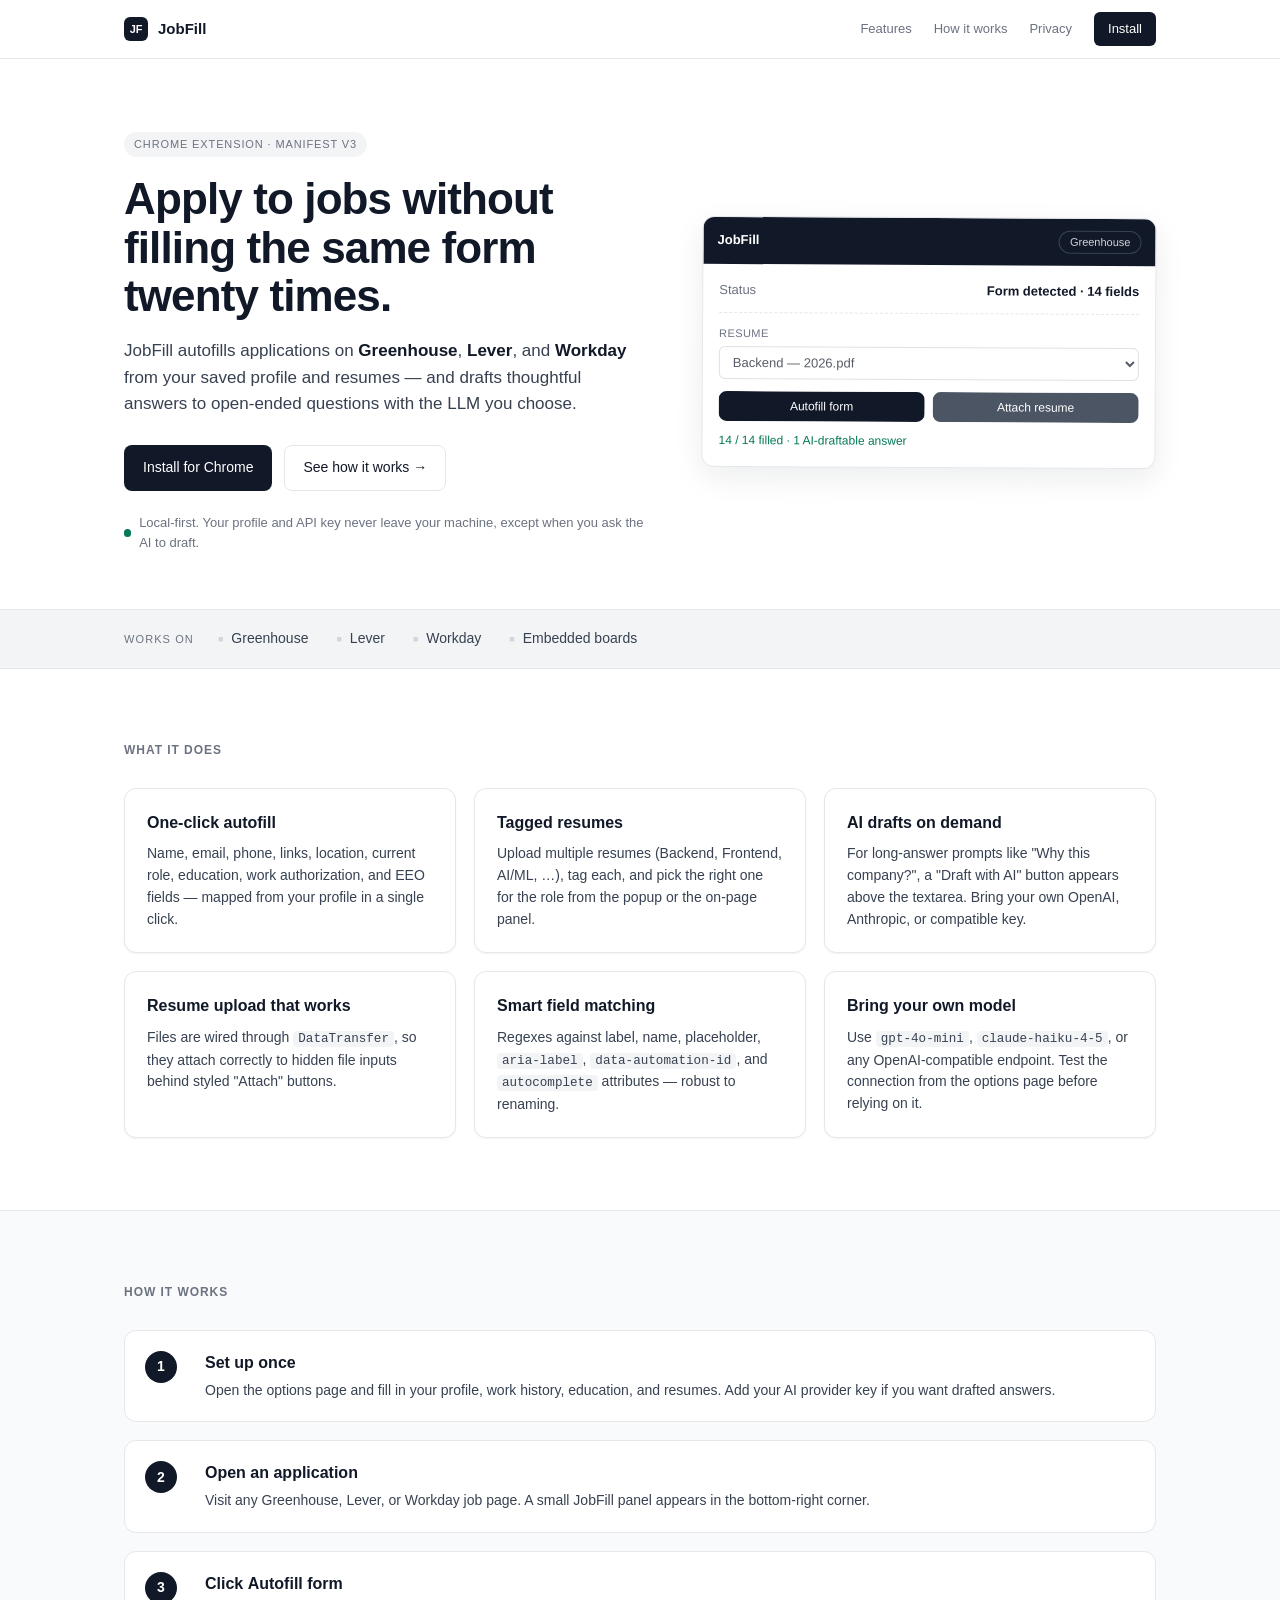
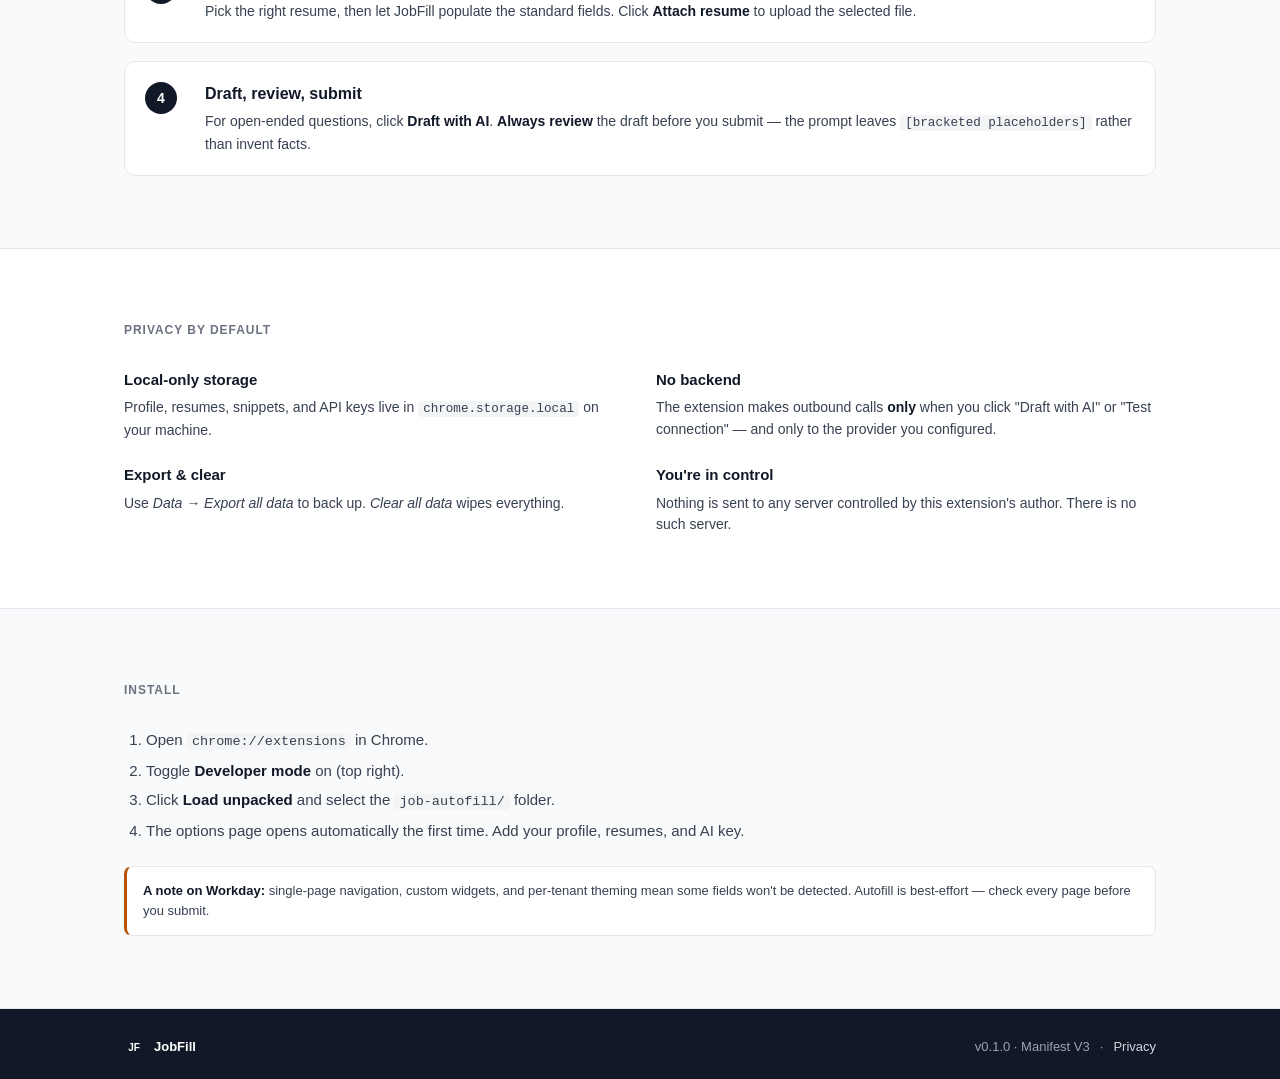
==== web/index.html @ e1df763a "Add marketing landing page under web/ Adds a self-contained landing page for the JobFill Chrome exte" ====
<!DOCTYPE html>
<html lang="en">
<head>
  <meta charset="utf-8" />
  <meta name="viewport" content="width=device-width, initial-scale=1" />
  <title>JobFill — AI Job Application Autofill for Chrome</title>
  <meta name="description" content="A Chrome extension that fills job applications on Greenhouse, Lever, and Workday from your profile and resumes. Optional AI drafts for open-ended questions. Local-first." />
  <style>
    /* JobFill landing page — matches the extension popup/options palette. */

    * { box-sizing: border-box; }

    :root {
      --ink: #111827;
      --ink-soft: #374151;
      --muted: #6b7280;
      --line: #e5e7eb;
      --bg: #ffffff;
      --bg-soft: #f9fafb;
      --bg-band: #f3f4f6;
      --accent: #2563eb;
      --ok: #047857;
      --radius: 12px;
      --radius-sm: 8px;
      --shadow-sm: 0 1px 2px rgba(17, 24, 39, 0.05);
      --shadow-md: 0 10px 30px rgba(17, 24, 39, 0.08);
    }

    html, body {
      margin: 0;
      padding: 0;
      font-family: -apple-system, BlinkMacSystemFont, "Segoe UI", Roboto, sans-serif;
      color: var(--ink);
      background: var(--bg);
      line-height: 1.55;
      -webkit-font-smoothing: antialiased;
    }

    a { color: inherit; text-decoration: none; }
    code {
      font-family: "SFMono-Regular", Menlo, Consolas, monospace;
      font-size: 0.9em;
      background: #f3f4f6;
      padding: 1px 5px;
      border-radius: 4px;
      color: var(--ink-soft);
    }
    strong { color: var(--ink); }

    /* Logo */
    .logo {
      display: inline-flex;
      align-items: center;
      justify-content: center;
      background: var(--ink);
      color: #fff;
      border-radius: 6px;
      font-weight: 700;
      font-size: 13px;
      letter-spacing: -0.02em;
    }
    .logo-sm { width: 24px; height: 24px; font-size: 11px; }
    .logo-xs { width: 20px; height: 20px; font-size: 10px; }

    /* ---------- Nav ---------- */
    .nav {
      position: sticky;
      top: 0;
      z-index: 10;
      background: rgba(255, 255, 255, 0.92);
      backdrop-filter: saturate(180%) blur(8px);
      border-bottom: 1px solid var(--line);
    }
    .nav-inner {
      max-width: 1080px;
      margin: 0 auto;
      padding: 12px 24px;
      display: flex;
      align-items: center;
      gap: 24px;
    }
    .brand {
      display: flex;
      align-items: center;
      gap: 10px;
      font-weight: 600;
      font-size: 15px;
    }
    .nav-links {
      margin-left: auto;
      display: flex;
      align-items: center;
      gap: 22px;
      font-size: 13px;
      color: var(--muted);
    }
    .nav-links a:hover { color: var(--ink); }
    .nav-cta {
      background: var(--ink);
      color: #fff !important;
      padding: 7px 14px;
      border-radius: 6px;
      font-weight: 500;
    }
    .nav-cta:hover { filter: brightness(1.12); }

    /* ---------- Hero ---------- */
    .hero {
      max-width: 1080px;
      margin: 0 auto;
      padding: 72px 24px 56px;
      display: grid;
      grid-template-columns: 1.15fr 1fr;
      gap: 56px;
      align-items: center;
    }
    .kicker {
      display: inline-block;
      font-size: 11px;
      text-transform: uppercase;
      letter-spacing: 0.08em;
      color: var(--muted);
      background: var(--bg-band);
      padding: 4px 10px;
      border-radius: 999px;
      margin-bottom: 18px;
    }
    .hero h1 {
      margin: 0 0 18px;
      font-size: 44px;
      line-height: 1.1;
      letter-spacing: -0.02em;
    }
    .lede {
      font-size: 17px;
      color: var(--ink-soft);
      margin: 0 0 28px;
      max-width: 540px;
    }
    .cta-row {
      display: flex;
      gap: 12px;
      align-items: center;
      margin-bottom: 22px;
      flex-wrap: wrap;
    }
    .btn {
      display: inline-flex;
      align-items: center;
      justify-content: center;
      font-family: inherit;
      font-size: 14px;
      font-weight: 500;
      padding: 11px 18px;
      border-radius: 8px;
      border: 1px solid transparent;
      cursor: pointer;
      transition: filter 0.12s, transform 0.06s;
      text-decoration: none;
    }
    .btn:active { transform: translateY(1px); }
    .btn-primary { background: var(--ink); color: #fff; }
    .btn-primary:hover { filter: brightness(1.12); }
    .btn-secondary { background: #4b5563; color: #fff; }
    .btn-secondary:hover { filter: brightness(1.1); }
    .btn-ghost { background: transparent; color: var(--ink); border-color: var(--line); }
    .btn-ghost:hover { background: var(--bg-band); }
    .btn-sm { padding: 7px 12px; font-size: 12px; }

    .trust {
      font-size: 13px;
      color: var(--muted);
      display: flex;
      align-items: center;
      gap: 8px;
      margin: 0;
    }
    .dot {
      width: 8px;
      height: 8px;
      border-radius: 999px;
      background: var(--ok);
      display: inline-block;
    }

    /* Hero card mock */
    .hero-card {
      background: #fff;
      border: 1px solid var(--line);
      border-radius: var(--radius);
      box-shadow: var(--shadow-md);
      overflow: hidden;
      transform: rotate(0.3deg);
    }
    .hero-card-head {
      background: var(--ink);
      color: #fff;
      padding: 12px 14px;
      display: flex;
      align-items: center;
    }
    .hero-card-title { font-size: 13px; font-weight: 600; }
    .hero-card-badge {
      margin-left: auto;
      font-size: 11px;
      border: 1px solid #374151;
      border-radius: 999px;
      padding: 2px 10px;
      color: #d1d5db;
    }
    .hero-card-body { padding: 16px; }
    .hero-row {
      display: flex;
      justify-content: space-between;
      font-size: 13px;
      color: var(--muted);
      padding-bottom: 12px;
      border-bottom: 1px dashed var(--line);
      margin-bottom: 12px;
    }
    .hero-row strong { color: var(--ink); }
    .hero-field {
      display: flex;
      flex-direction: column;
      gap: 4px;
      font-size: 11px;
      color: var(--muted);
      text-transform: uppercase;
      letter-spacing: 0.04em;
      margin-bottom: 12px;
    }
    .hero-field select {
      font: inherit;
      text-transform: none;
      letter-spacing: 0;
      font-size: 13px;
      color: var(--ink);
      padding: 7px 9px;
      border: 1px solid #d1d5db;
      border-radius: 6px;
      background: #fff;
    }
    .hero-actions {
      display: grid;
      grid-template-columns: 1fr 1fr;
      gap: 8px;
      margin-bottom: 10px;
    }
    .hero-msg { font-size: 12px; color: var(--ok); }

    /* ---------- Band ---------- */
    .band {
      background: var(--bg-band);
      border-top: 1px solid var(--line);
      border-bottom: 1px solid var(--line);
    }
    .band-inner {
      max-width: 1080px;
      margin: 0 auto;
      padding: 18px 24px;
      display: flex;
      align-items: center;
      gap: 24px;
      flex-wrap: wrap;
    }
    .band-label {
      font-size: 11px;
      text-transform: uppercase;
      letter-spacing: 0.1em;
      color: var(--muted);
    }
    .band-list {
      list-style: none;
      margin: 0;
      padding: 0;
      display: flex;
      gap: 28px;
      flex-wrap: wrap;
      font-size: 14px;
      color: var(--ink-soft);
      font-weight: 500;
    }
    .band-list li::before {
      content: "■";
      color: #d1d5db;
      margin-right: 8px;
      font-size: 9px;
      vertical-align: middle;
    }

    /* ---------- Sections ---------- */
    .section { padding: 72px 0; }
    .section-alt { background: var(--bg-soft); border-top: 1px solid var(--line); border-bottom: 1px solid var(--line); }
    .section-inner { max-width: 1080px; margin: 0 auto; padding: 0 24px; }
    .section-title {
      font-size: 12px;
      text-transform: uppercase;
      letter-spacing: 0.08em;
      color: var(--muted);
      margin: 0 0 28px;
      font-weight: 600;
    }

    /* Feature grid */
    .grid-3 {
      display: grid;
      grid-template-columns: repeat(3, 1fr);
      gap: 18px;
    }
    .card {
      background: #fff;
      border: 1px solid var(--line);
      border-radius: var(--radius);
      padding: 22px;
      box-shadow: var(--shadow-sm);
    }
    .card h3 { margin: 0 0 8px; font-size: 16px; }
    .card p { margin: 0; color: var(--ink-soft); font-size: 14px; }

    /* Steps */
    .steps {
      list-style: none;
      margin: 0;
      padding: 0;
      display: grid;
      gap: 18px;
    }
    .steps li {
      display: grid;
      grid-template-columns: 44px 1fr;
      gap: 16px;
      align-items: start;
      background: #fff;
      border: 1px solid var(--line);
      border-radius: var(--radius);
      padding: 20px;
    }
    .step-num {
      width: 32px;
      height: 32px;
      border-radius: 999px;
      background: var(--ink);
      color: #fff;
      display: inline-flex;
      align-items: center;
      justify-content: center;
      font-size: 14px;
      font-weight: 600;
    }
    .steps h3 { margin: 0 0 4px; font-size: 16px; }
    .steps p { margin: 0; color: var(--ink-soft); font-size: 14px; }
    .steps em { font-style: normal; font-weight: 600; color: var(--ink); }

    /* Privacy */
    .privacy-grid {
      display: grid;
      grid-template-columns: 1fr 1fr;
      gap: 22px 32px;
    }
    .privacy-grid h3 { margin: 0 0 6px; font-size: 15px; }
    .privacy-grid p { margin: 0; color: var(--ink-soft); font-size: 14px; }

    /* Install */
    .install-steps {
      margin: 0 0 24px;
      padding-left: 22px;
      color: var(--ink-soft);
      font-size: 15px;
    }
    .install-steps li { margin-bottom: 6px; }
    .caveat {
      background: #fff;
      border: 1px solid var(--line);
      border-left: 3px solid #b45309;
      border-radius: var(--radius-sm);
      padding: 14px 16px;
      font-size: 13px;
      color: var(--ink-soft);
      margin: 0;
    }

    /* ---------- Footer ---------- */
    .footer {
      background: var(--ink);
      color: #d1d5db;
      padding: 28px 0;
      font-size: 13px;
    }
    .footer-inner {
      max-width: 1080px;
      margin: 0 auto;
      padding: 0 24px;
      display: flex;
      align-items: center;
      gap: 16px;
      flex-wrap: wrap;
    }
    .footer-brand {
      display: flex;
      align-items: center;
      gap: 10px;
      color: #fff;
      font-weight: 600;
    }
    .footer-meta {
      margin-left: auto;
      display: flex;
      gap: 10px;
      align-items: center;
      color: #9ca3af;
    }
    .footer-meta a { color: #d1d5db; }
    .footer-meta a:hover { color: #fff; }

    /* ---------- Responsive ---------- */
    @media (max-width: 880px) {
      .hero {
        grid-template-columns: 1fr;
        padding-top: 48px;
        gap: 36px;
      }
      .hero h1 { font-size: 34px; }
      .grid-3 { grid-template-columns: 1fr; }
      .privacy-grid { grid-template-columns: 1fr; }
      .nav-links { gap: 14px; }
      .nav-links a:not(.nav-cta) { display: none; }
    }
  </style>
</head>
<body>
  <nav class="nav">
    <div class="nav-inner">
      <a href="#" class="brand">
        <span class="logo logo-sm">JF</span>
        <span>JobFill</span>
      </a>
      <div class="nav-links">
        <a href="#features">Features</a>
        <a href="#how">How it works</a>
        <a href="#privacy">Privacy</a>
        <a href="#install" class="nav-cta">Install</a>
      </div>
    </div>
  </nav>

  <header class="hero">
    <div>
      <span class="kicker">Chrome extension · Manifest V3</span>
      <h1>Apply to jobs without filling the same form twenty times.</h1>
      <p class="lede">
        JobFill autofills applications on <strong>Greenhouse</strong>, <strong>Lever</strong>, and <strong>Workday</strong>
        from your saved profile and resumes — and drafts thoughtful answers to open-ended questions
        with the LLM you choose.
      </p>
      <div class="cta-row">
        <a href="#install" class="btn btn-primary">Install for Chrome</a>
        <a href="#how" class="btn btn-ghost">See how it works →</a>
      </div>
      <p class="trust">
        <span class="dot"></span>
        Local-first. Your profile and API key never leave your machine, except when you ask the AI to draft.
      </p>
    </div>
    <div class="hero-card" aria-hidden="true">
      <div class="hero-card-head">
        <span class="hero-card-title">JobFill</span>
        <span class="hero-card-badge">Greenhouse</span>
      </div>
      <div class="hero-card-body">
        <div class="hero-row"><span>Status</span><strong>Form detected · 14 fields</strong></div>
        <label class="hero-field">
          <span>Resume</span>
          <select disabled><option>Backend — 2026.pdf</option></select>
        </label>
        <div class="hero-actions">
          <button class="btn btn-primary btn-sm" type="button">Autofill form</button>
          <button class="btn btn-secondary btn-sm" type="button">Attach resume</button>
        </div>
        <div class="hero-msg">14 / 14 filled · 1 AI-draftable answer</div>
      </div>
    </div>
  </header>

  <section class="band">
    <div class="band-inner">
      <span class="band-label">Works on</span>
      <ul class="band-list">
        <li>Greenhouse</li>
        <li>Lever</li>
        <li>Workday</li>
        <li>Embedded boards</li>
      </ul>
    </div>
  </section>

  <section id="features" class="section">
    <div class="section-inner">
      <h2 class="section-title">What it does</h2>
      <div class="grid-3">
        <article class="card">
          <h3>One-click autofill</h3>
          <p>
            Name, email, phone, links, location, current role, education, work authorization, and EEO fields —
            mapped from your profile in a single click.
          </p>
        </article>
        <article class="card">
          <h3>Tagged resumes</h3>
          <p>
            Upload multiple resumes (Backend, Frontend, AI/ML, …), tag each, and pick the right one
            for the role from the popup or the on-page panel.
          </p>
        </article>
        <article class="card">
          <h3>AI drafts on demand</h3>
          <p>
            For long-answer prompts like "Why this company?", a "Draft with AI" button appears above the textarea.
            Bring your own OpenAI, Anthropic, or compatible key.
          </p>
        </article>
        <article class="card">
          <h3>Resume upload that works</h3>
          <p>
            Files are wired through <code>DataTransfer</code>, so they attach correctly to hidden file inputs
            behind styled "Attach" buttons.
          </p>
        </article>
        <article class="card">
          <h3>Smart field matching</h3>
          <p>
            Regexes against label, name, placeholder, <code>aria-label</code>, <code>data-automation-id</code>, and
            <code>autocomplete</code> attributes — robust to renaming.
          </p>
        </article>
        <article class="card">
          <h3>Bring your own model</h3>
          <p>
            Use <code>gpt-4o-mini</code>, <code>claude-haiku-4-5</code>, or any OpenAI-compatible endpoint.
            Test the connection from the options page before relying on it.
          </p>
        </article>
      </div>
    </div>
  </section>

  <section id="how" class="section section-alt">
    <div class="section-inner">
      <h2 class="section-title">How it works</h2>
      <ol class="steps">
        <li>
          <span class="step-num">1</span>
          <div>
            <h3>Set up once</h3>
            <p>Open the options page and fill in your profile, work history, education, and resumes.
              Add your AI provider key if you want drafted answers.</p>
          </div>
        </li>
        <li>
          <span class="step-num">2</span>
          <div>
            <h3>Open an application</h3>
            <p>Visit any Greenhouse, Lever, or Workday job page. A small JobFill panel appears in the bottom-right corner.</p>
          </div>
        </li>
        <li>
          <span class="step-num">3</span>
          <div>
            <h3>Click <em>Autofill form</em></h3>
            <p>Pick the right resume, then let JobFill populate the standard fields. Click <em>Attach resume</em>
              to upload the selected file.</p>
          </div>
        </li>
        <li>
          <span class="step-num">4</span>
          <div>
            <h3>Draft, review, submit</h3>
            <p>For open-ended questions, click <em>Draft with AI</em>. <strong>Always review</strong> the draft before
              you submit — the prompt leaves <code>[bracketed placeholders]</code> rather than invent facts.</p>
          </div>
        </li>
      </ol>
    </div>
  </section>

  <section id="privacy" class="section">
    <div class="section-inner privacy">
      <h2 class="section-title">Privacy by default</h2>
      <div class="privacy-grid">
        <div>
          <h3>Local-only storage</h3>
          <p>Profile, resumes, snippets, and API keys live in <code>chrome.storage.local</code> on your machine.</p>
        </div>
        <div>
          <h3>No backend</h3>
          <p>The extension makes outbound calls <strong>only</strong> when you click "Draft with AI" or
            "Test connection" — and only to the provider you configured.</p>
        </div>
        <div>
          <h3>Export &amp; clear</h3>
          <p>Use <em>Data → Export all data</em> to back up. <em>Clear all data</em> wipes everything.</p>
        </div>
        <div>
          <h3>You're in control</h3>
          <p>Nothing is sent to any server controlled by this extension's author. There is no such server.</p>
        </div>
      </div>
    </div>
  </section>

  <section id="install" class="section section-alt">
    <div class="section-inner">
      <h2 class="section-title">Install</h2>
      <ol class="install-steps">
        <li>Open <code>chrome://extensions</code> in Chrome.</li>
        <li>Toggle <strong>Developer mode</strong> on (top right).</li>
        <li>Click <strong>Load unpacked</strong> and select the <code>job-autofill/</code> folder.</li>
        <li>The options page opens automatically the first time. Add your profile, resumes, and AI key.</li>
      </ol>
      <p class="caveat">
        <strong>A note on Workday:</strong> single-page navigation, custom widgets, and per-tenant theming mean some fields
        won't be detected. Autofill is best-effort — check every page before you submit.
      </p>
    </div>
  </section>

  <footer class="footer">
    <div class="footer-inner">
      <div class="footer-brand">
        <span class="logo logo-xs">JF</span>
        <span>JobFill</span>
      </div>
      <div class="footer-meta">
        <span>v0.1.0 · Manifest V3</span>
        <span>·</span>
        <a href="#privacy">Privacy</a>
      </div>
    </div>
  </footer>
</body>
</html>
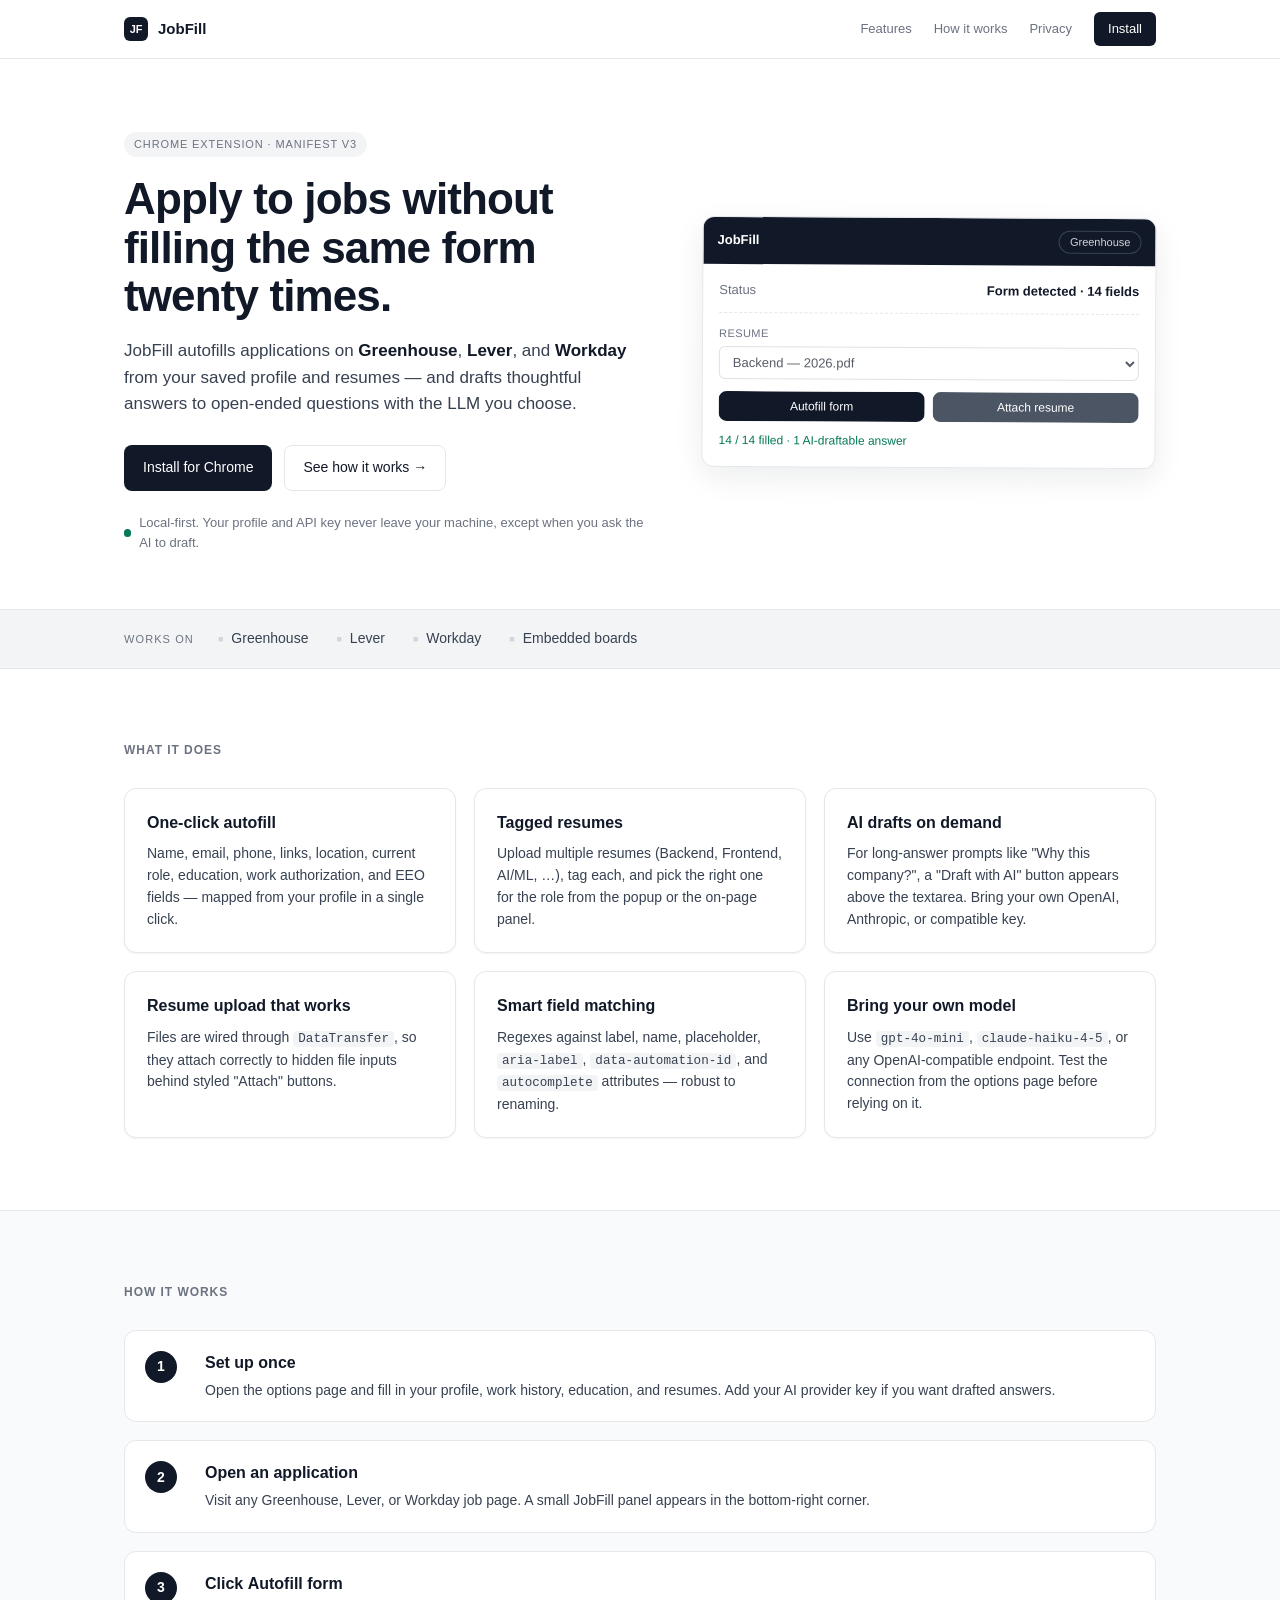
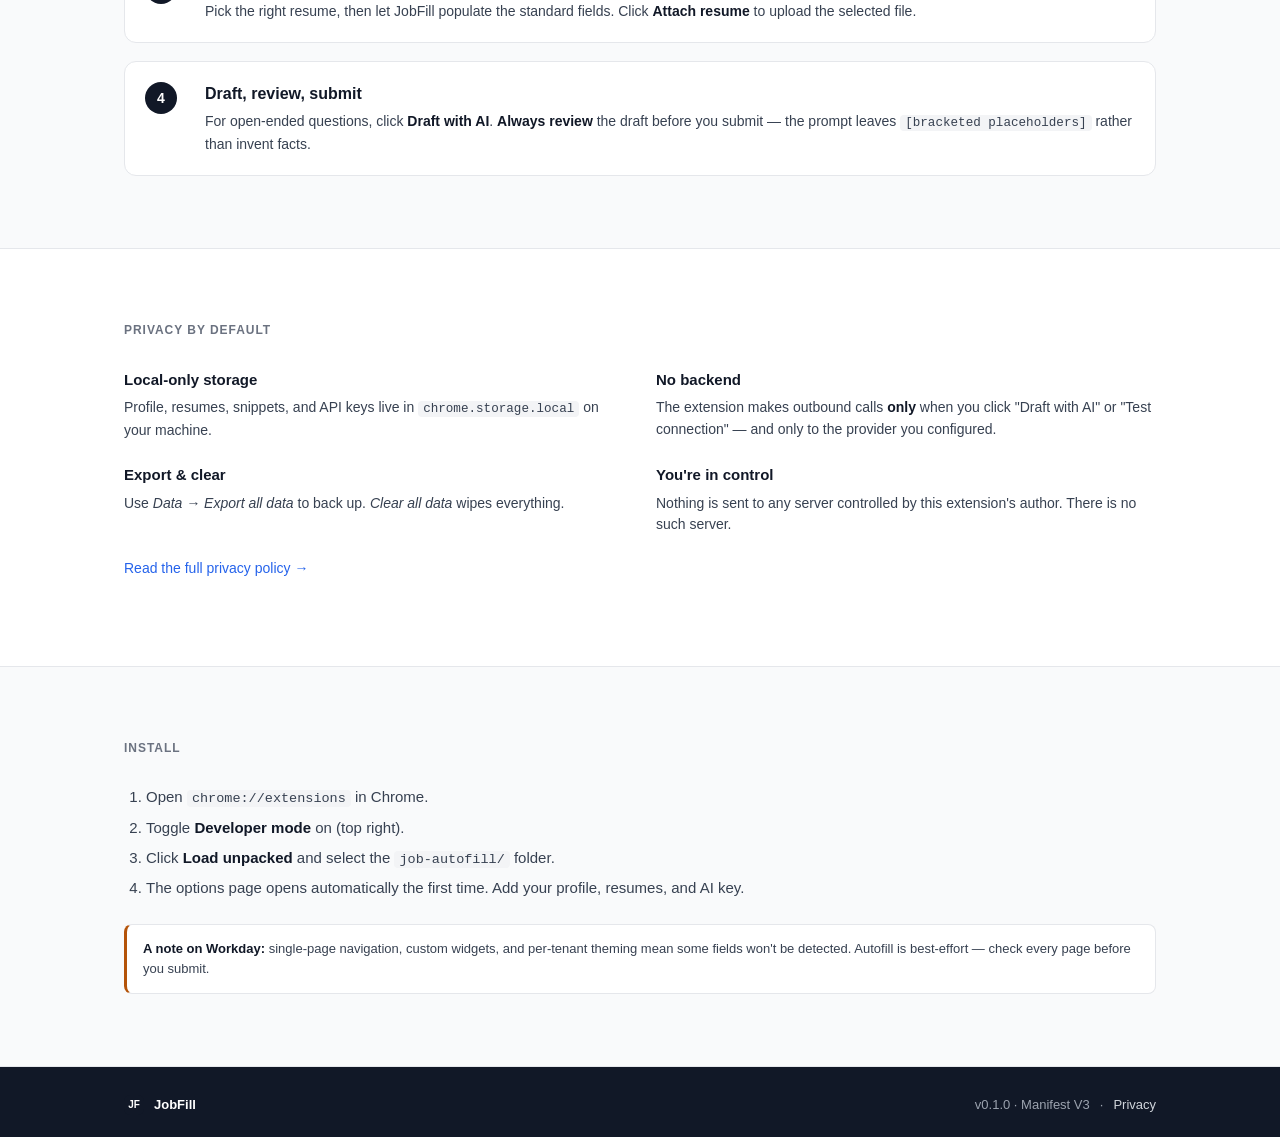
==== commit 0bfef2b3: "Add privacy policy, configurable install URL, and Web Store listing - web/privacy.html: full privacy" ====
--- a/web/index.html
+++ b/web/index.html
@@ -438,7 +438,7 @@
         <a href="#features">Features</a>
         <a href="#how">How it works</a>
         <a href="#privacy">Privacy</a>
-        <a href="#install" class="nav-cta">Install</a>
+        <a href="#install" data-install class="nav-cta">Install</a>
       </div>
     </div>
   </nav>
@@ -453,7 +453,7 @@
         with the LLM you choose.
       </p>
       <div class="cta-row">
-        <a href="#install" class="btn btn-primary">Install for Chrome</a>
+        <a href="#install" data-install class="btn btn-primary">Install for Chrome</a>
         <a href="#how" class="btn btn-ghost">See how it works →</a>
       </div>
       <p class="trust">
@@ -604,6 +604,9 @@
           <p>Nothing is sent to any server controlled by this extension's author. There is no such server.</p>
         </div>
       </div>
+      <p style="margin-top: 22px; font-size: 14px;">
+        <a href="privacy.html" style="color: var(--accent);">Read the full privacy policy →</a>
+      </p>
     </div>
   </section>
 
@@ -632,9 +635,25 @@
       <div class="footer-meta">
         <span>v0.1.0 · Manifest V3</span>
         <span>·</span>
-        <a href="#privacy">Privacy</a>
+        <a href="privacy.html">Privacy</a>
       </div>
     </div>
   </footer>
+
+  <script>
+    // === EDIT ME after publishing to the Chrome Web Store ===
+    // Set this to your full Chrome Web Store listing URL, e.g.
+    //   'https://chromewebstore.google.com/detail/jobfill/abcdef0123456789abcdef0123456789'
+    // Until it is set, install buttons fall back to scrolling to the in-page #install section.
+    const INSTALL_URL = '';
+
+    document.querySelectorAll('a[data-install]').forEach((el) => {
+      if (INSTALL_URL) {
+        el.href = INSTALL_URL;
+        el.target = '_blank';
+        el.rel = 'noopener';
+      }
+    });
+  </script>
 </body>
 </html>
